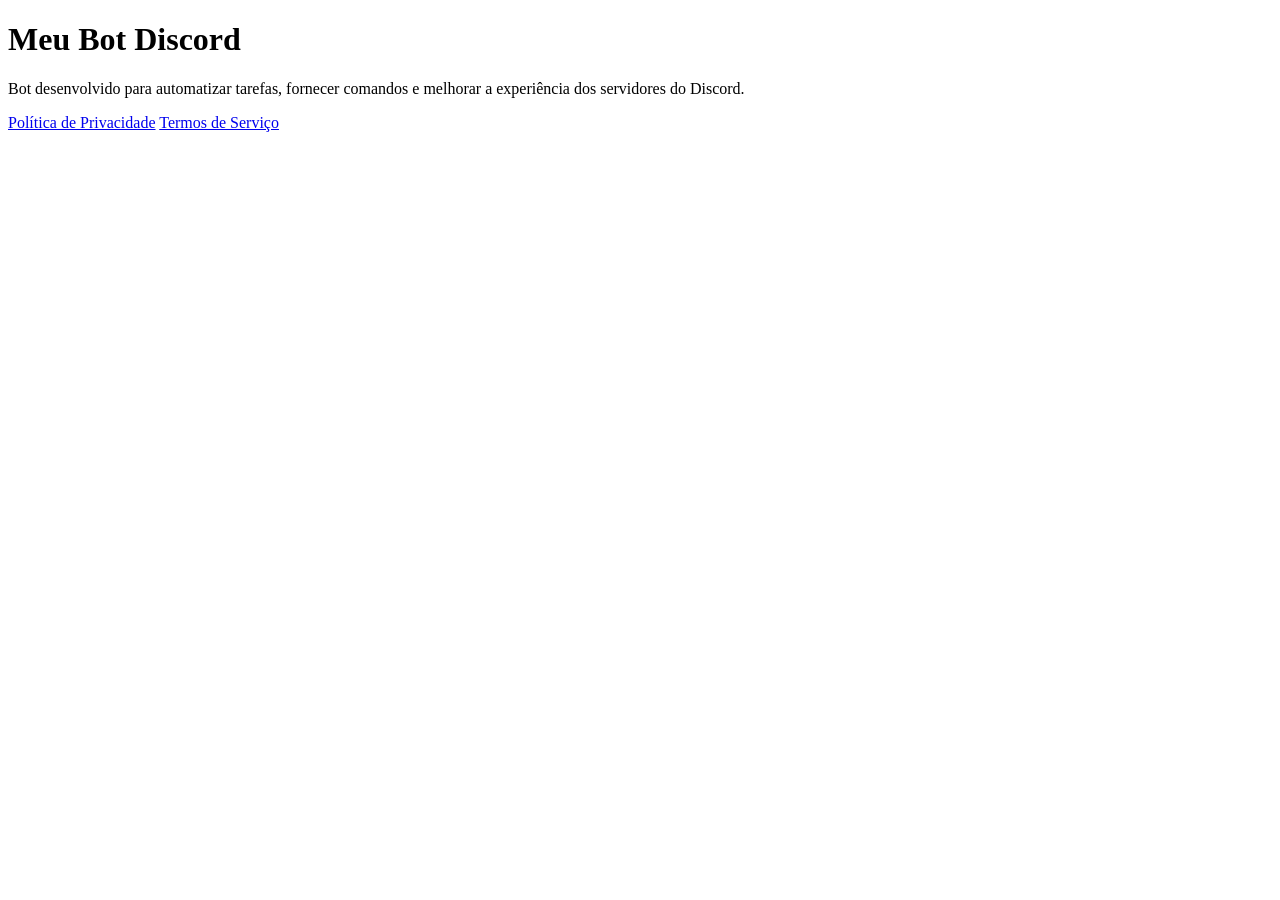
==== index.html @ e323abda "Create index.html for Discord bot project Initial HTML structure for Discord bot project with title," ====
<!DOCTYPE html>
<html lang="pt-BR">
<head>
<meta charset="UTF-8">
<meta name="viewport" content="width=device-width, initial-scale=1.0">
<title>Meu Bot Discord</title>
<link rel="stylesheet" href="style.css">
</head>

<body>

<div class="container">

<h1>Meu Bot Discord</h1>

<p>
Bot desenvolvido para automatizar tarefas, fornecer comandos e melhorar a experiência dos servidores do Discord.
</p>

<div class="buttons">
<a href="privacy.html">Política de Privacidade</a>
<a href="terms.html">Termos de Serviço</a>
</div>

</div>

</body>
</html>
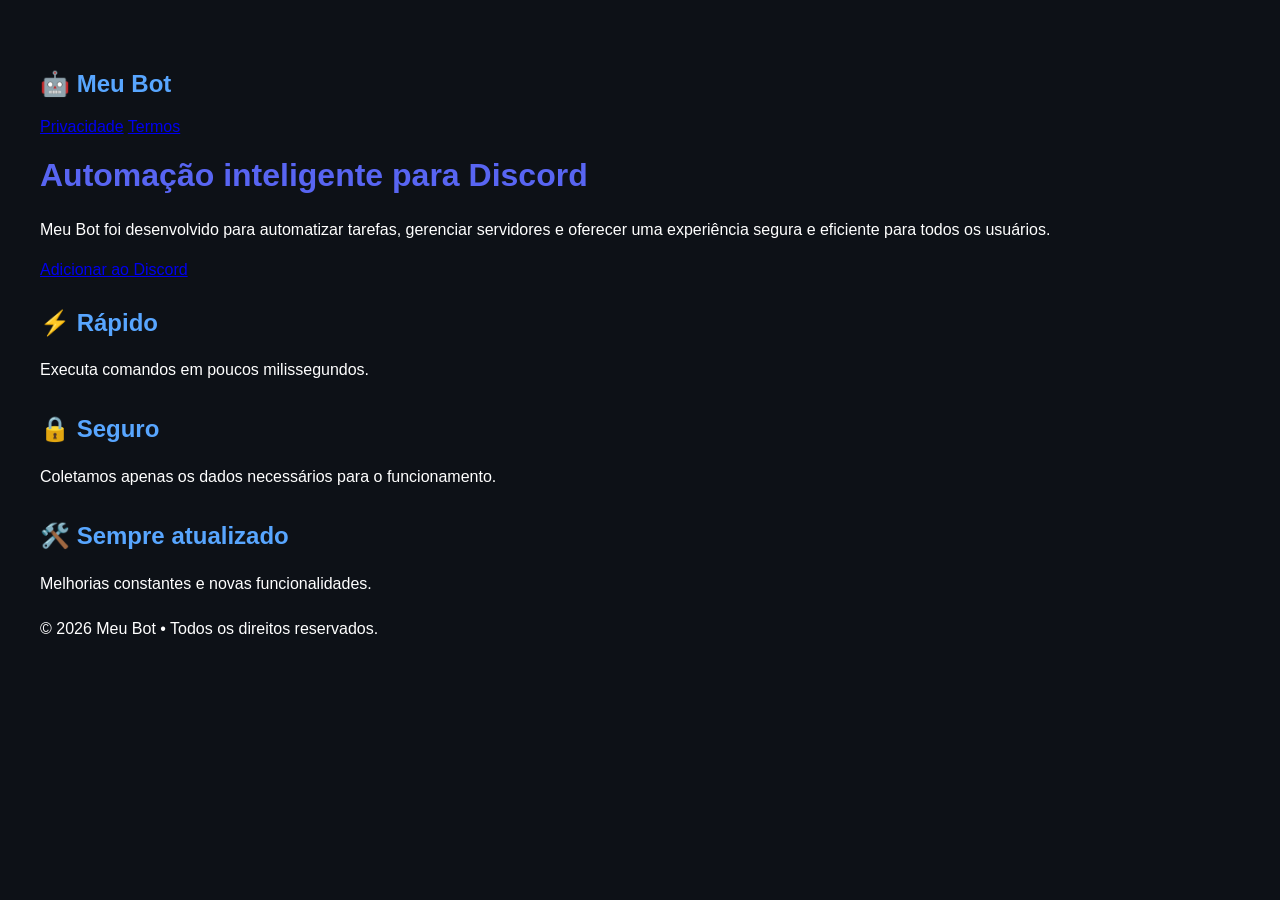
==== commit b96fde14: "Revise index.html for new bot branding and layout Updated the title, headings, and descriptions to r" ====
--- a/index.html
+++ b/index.html
@@ -3,26 +3,74 @@
 <head>
 <meta charset="UTF-8">
 <meta name="viewport" content="width=device-width, initial-scale=1.0">
-<title>Meu Bot Discord</title>
+<title>Meu Bot</title>
+
 <link rel="stylesheet" href="style.css">
+
 </head>
 
 <body>
 
-<div class="container">
+<nav>
 
-<h1>Meu Bot Discord</h1>
+<h2>🤖 Meu Bot</h2>
 
-<p>
-Bot desenvolvido para automatizar tarefas, fornecer comandos e melhorar a experiência dos servidores do Discord.
-</p>
+<div>
 
-<div class="buttons">
-<a href="privacy.html">Política de Privacidade</a>
-<a href="terms.html">Termos de Serviço</a>
-</div>
+<a href="privacy.html">Privacidade</a>
+<a href="terms.html">Termos</a>
 
 </div>
 
+</nav>
+
+<header>
+
+<h1>Automação inteligente para Discord</h1>
+
+<p>
+Meu Bot foi desenvolvido para automatizar tarefas,
+gerenciar servidores e oferecer uma experiência segura
+e eficiente para todos os usuários.
+</p>
+
+<a class="button" href="#">Adicionar ao Discord</a>
+
+</header>
+
+<section>
+
+<div class="card">
+
+<h2>⚡ Rápido</h2>
+
+<p>Executa comandos em poucos milissegundos.</p>
+
+</div>
+
+<div class="card">
+
+<h2>🔒 Seguro</h2>
+
+<p>Coletamos apenas os dados necessários para o funcionamento.</p>
+
+</div>
+
+<div class="card">
+
+<h2>🛠️ Sempre atualizado</h2>
+
+<p>Melhorias constantes e novas funcionalidades.</p>
+
+</div>
+
+</section>
+
+<footer>
+
+<p>© 2026 Meu Bot • Todos os direitos reservados.</p>
+
+</footer>
+
 </body>
 </html>
--- a/style.css
+++ b/style.css
@@ -0,0 +1,83 @@
+body{
+
+background:#0d1117;
+
+font-family:Arial,Helvetica,sans-serif;
+
+color:white;
+
+margin:0;
+
+padding:40px;
+
+}
+
+.container{
+
+max-width:900px;
+
+margin:auto;
+
+background:#161b22;
+
+padding:40px;
+
+border-radius:12px;
+
+box-shadow:0 0 20px rgba(0,0,0,.4);
+
+}
+
+h1{
+
+color:#5865F2;
+
+}
+
+h2{
+
+margin-top:30px;
+
+color:#58a6ff;
+
+}
+
+p{
+
+line-height:1.8;
+
+}
+
+.buttons{
+
+margin-top:40px;
+
+}
+
+.buttons a{
+
+display:inline-block;
+
+padding:15px 25px;
+
+margin-right:15px;
+
+text-decoration:none;
+
+background:#5865F2;
+
+color:white;
+
+border-radius:8px;
+
+font-weight:bold;
+
+transition:.3s;
+
+}
+
+.buttons a:hover{
+
+background:#4752C4;
+
+}
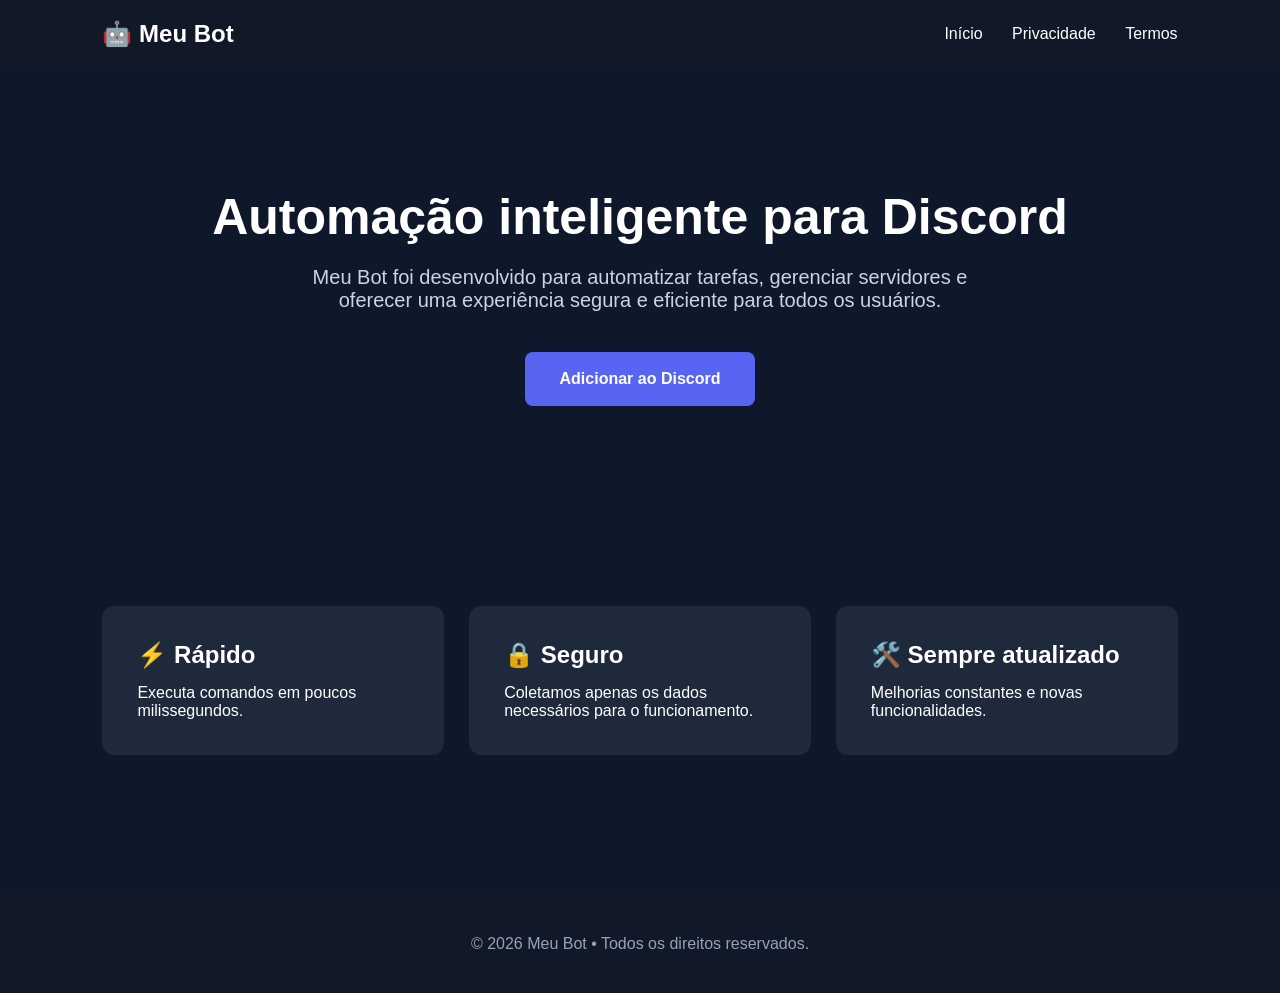
==== commit deab7bfa: "Adicionar link "Início" na navegação do index.html" ====
--- a/index.html
+++ b/index.html
@@ -17,6 +17,7 @@
 
 <div>
 
+<a href="index.html">Início</a>
 <a href="privacy.html">Privacidade</a>
 <a href="terms.html">Termos</a>
 
--- a/style.css
+++ b/style.css
@@ -1,83 +1,172 @@
+*{
+
+margin:0;
+padding:0;
+box-sizing:border-box;
+
+}
+
 body{
 
-background:#0d1117;
+font-family:Segoe UI,Arial,sans-serif;
+background:#0f172a;
+color:white;
 
-font-family:Arial,Helvetica,sans-serif;
+}
+
+nav{
+
+display:flex;
+justify-content:space-between;
+align-items:center;
+padding:20px 8%;
+background:#111827;
+
+}
+
+nav a{
 
 color:white;
+margin-left:25px;
+text-decoration:none;
+transition:0.3s;
 
-margin:0;
+}
 
-padding:40px;
+nav a:hover{
+
+color:#5865F2;
+
+}
+
+header{
+
+text-align:center;
+padding:120px 20px;
+
+}
+
+header h1{
+
+font-size:50px;
+margin-bottom:20px;
+
+}
+
+header p{
+
+font-size:20px;
+color:#cbd5e1;
+max-width:700px;
+margin:auto;
+
+}
+
+.button{
+
+display:inline-block;
+margin-top:40px;
+padding:18px 35px;
+background:#5865F2;
+border-radius:8px;
+color:white;
+text-decoration:none;
+font-weight:bold;
+transition:.3s;
+
+}
+
+.button:hover{
+
+background:#4752c4;
+
+}
+
+section{
+
+display:grid;
+grid-template-columns:repeat(auto-fit,minmax(280px,1fr));
+gap:25px;
+padding:80px 8%;
+
+}
+
+.card{
+
+background:#1e293b;
+padding:35px;
+border-radius:12px;
+transition:.3s;
+
+}
+
+.card:hover{
+
+transform:translateY(-8px);
+
+}
+
+.card h2{
+
+margin-bottom:15px;
 
 }
 
 .container{
 
 max-width:900px;
-
-margin:auto;
-
-background:#161b22;
-
+margin:60px auto;
 padding:40px;
-
+background:#1e293b;
 border-radius:12px;
-
-box-shadow:0 0 20px rgba(0,0,0,.4);
+line-height:1.8;
 
 }
 
-h1{
+.container h1{
 
+font-size:32px;
+margin-bottom:30px;
 color:#5865F2;
 
 }
 
-h2{
+.container h2{
 
-margin-top:30px;
-
-color:#58a6ff;
+font-size:22px;
+margin-top:25px;
+margin-bottom:15px;
+color:#5865F2;
 
 }
 
-p{
+.container p{
 
-line-height:1.8;
+margin-bottom:15px;
+color:#cbd5e1;
 
 }
 
-.buttons{
+.container ul{
 
-margin-top:40px;
+margin-left:20px;
+margin-bottom:15px;
 
 }
 
-.buttons a{
+.container li{
 
-display:inline-block;
-
-padding:15px 25px;
-
-margin-right:15px;
-
-text-decoration:none;
-
-background:#5865F2;
-
-color:white;
-
-border-radius:8px;
-
-font-weight:bold;
-
-transition:.3s;
+margin-bottom:10px;
+color:#cbd5e1;
 
 }
 
-.buttons a:hover{
+footer{
 
-background:#4752C4;
+padding:40px;
+text-align:center;
+background:#111827;
+color:#94a3b8;
+margin-top:60px;
 
 }
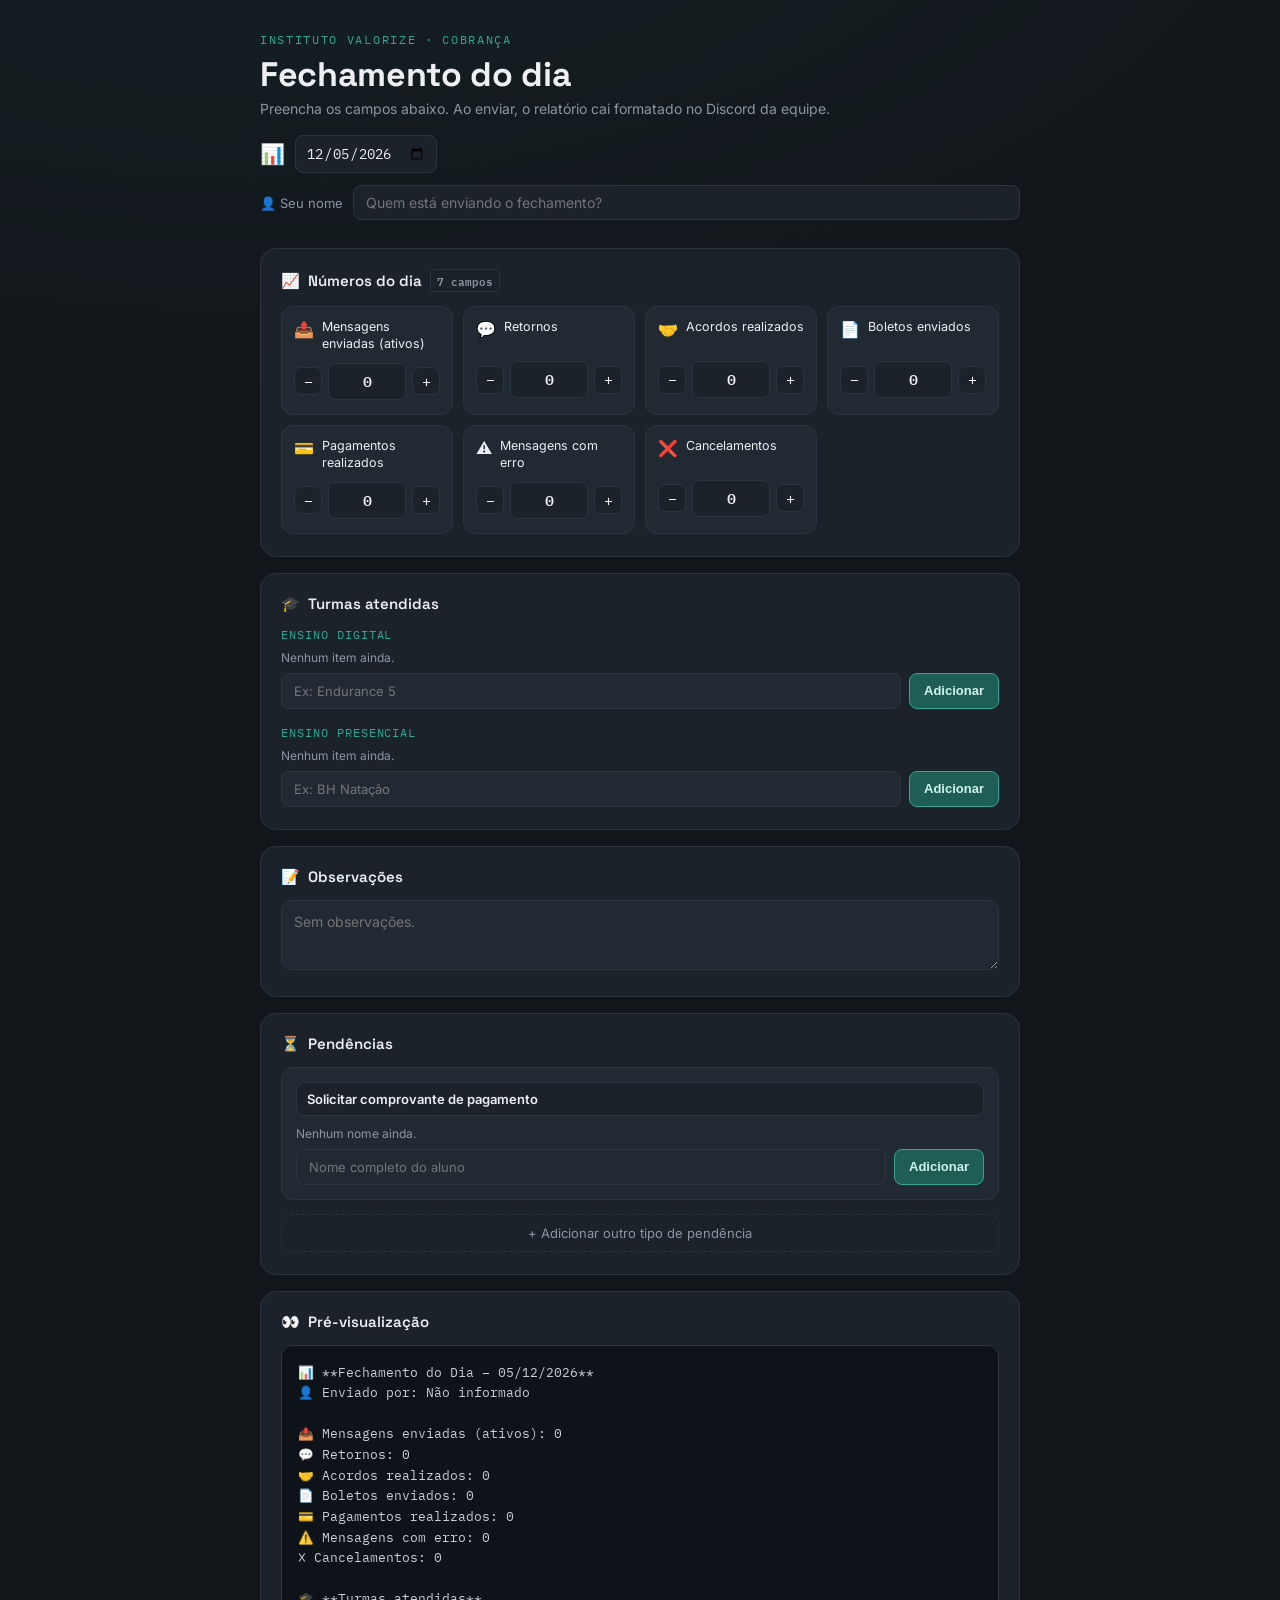
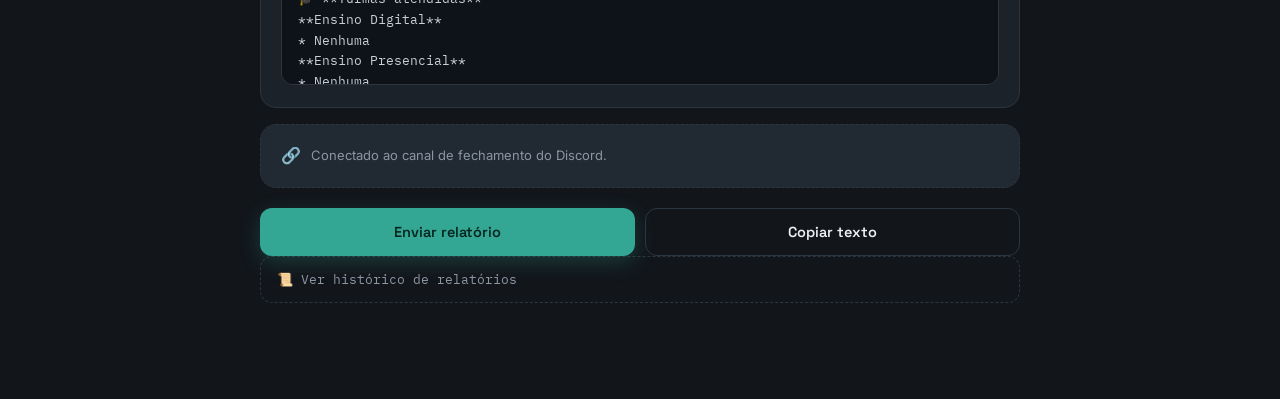
==== commit 57b4baa5: "Update index.html" ====
--- a/index.html
+++ b/index.html
@@ -1,77 +1,859 @@
-<!DOCTYPE html>
+<!doctype html>
 <html lang="pt-BR">
 <head>
 <meta charset="UTF-8">
 <meta name="viewport" content="width=device-width, initial-scale=1.0">
-<title>Meu Bot</title>
-
-<link rel="stylesheet" href="style.css">
-
+<title>Fechamento do Dia · Valorize</title>
+<script src="https://www.google.com/recaptcha/api.js?render=6Lfzf0stAAAAAHUrUvez7njP4kQ_RIY0DombQrUP"></script>
+<link rel="preconnect" href="https://fonts.googleapis.com">
+<link rel="preconnect" href="https://fonts.gstatic.com" crossorigin>
+<link href="https://fonts.googleapis.com/css2?family=Space+Grotesk:wght@500;600;700&family=IBM+Plex+Mono:wght@500;600&family=Inter:wght@400;500;600&display=swap" rel="stylesheet">
+<style>
+  :root{
+    --ink:#12161B;
+    --surface:#1B222A;
+    --surface-2:#212A33;
+    --line:#2C3640;
+    --text:#EDEFF2;
+    --muted:#8B96A3;
+    --teal:#33A793;
+    --teal-dim:#1F5E54;
+    --amber:#E3A542;
+    --red:#DA6459;
+    --disp:'Space Grotesk',sans-serif;
+    --mono:'IBM Plex Mono',monospace;
+    --body:'Inter',sans-serif;
+  }
+  *{box-sizing:border-box;}
+  html,body{margin:0;padding:0;}
+  body{
+    background:
+      radial-gradient(1200px 600px at 20% -10%, rgba(51,167,147,0.08), transparent),
+      var(--ink);
+    color:var(--text);
+    font-family:var(--body);
+    min-height:100vh;
+    padding:32px 16px 80px;
+  }
+  .wrap{max-width:760px;margin:0 auto;}
+
+  /* header / ticker */
+  header{margin-bottom:28px;}
+  .eyebrow{
+    font-family:var(--mono);
+    font-size:12px;
+    letter-spacing:.14em;
+    text-transform:uppercase;
+    color:var(--teal);
+    margin:0 0 6px;
+  }
+  h1{
+    font-family:var(--disp);
+    font-size:clamp(26px,4vw,34px);
+    font-weight:700;
+    margin:0 0 4px;
+    letter-spacing:-0.01em;
+  }
+  .subtitle{color:var(--muted);font-size:14px;margin:0 0 18px;}
+  .date-row{display:flex;align-items:center;gap:10px;flex-wrap:wrap;}
+  .date-row input[type=date]{
+    background:var(--surface);
+    border:1px solid var(--line);
+    color:var(--text);
+    font-family:var(--mono);
+    font-size:14px;
+    padding:8px 10px;
+    border-radius:8px;
+  }
+  .name-row{display:flex;align-items:center;gap:10px;margin-top:12px;flex-wrap:wrap;}
+  .name-row label{font-size:13px;color:var(--muted);white-space:nowrap;}
+  .name-row input[type=text]{
+    flex:1;
+    min-width:180px;
+    background:var(--surface);
+    border:1px solid var(--line);
+    color:var(--text);
+    font-family:var(--body);
+    font-size:14px;
+    padding:8px 12px;
+    border-radius:8px;
+  }
+  .name-row input[type=text]:focus{outline:none;border-color:var(--teal);}
+
+  /* pendencia groups */
+  .pend-group{
+    background:var(--surface-2);
+    border:1px solid var(--line);
+    border-radius:12px;
+    padding:14px;
+    margin-bottom:10px;
+  }
+  .pend-group-head{
+    display:flex;
+    align-items:center;
+    gap:8px;
+    margin-bottom:10px;
+  }
+  .pend-group-head input[type=text]{
+    flex:1;
+    background:var(--surface);
+    border:1px solid var(--line);
+    color:var(--text);
+    border-radius:8px;
+    padding:8px 10px;
+    font-size:13px;
+    font-family:var(--body);
+    font-weight:600;
+  }
+  .pend-group-head input[type=text]:focus{outline:none;border-color:var(--teal);}
+  .pend-remove{
+    background:none;
+    border:1px solid var(--line);
+    color:var(--muted);
+    border-radius:8px;
+    width:32px;height:32px;
+    flex-shrink:0;
+    cursor:pointer;
+    font-size:14px;
+  }
+  .pend-remove:hover{border-color:var(--red);color:var(--red);}
+  .add-group-btn{
+    width:100%;
+    background:transparent;
+    border:1px dashed var(--line);
+    color:var(--muted);
+    border-radius:10px;
+    padding:10px;
+    font-size:13px;
+    font-family:var(--body);
+    cursor:pointer;
+    margin-top:4px;
+  }
+  .add-group-btn:hover{border-color:var(--teal);color:var(--teal);}
+
+  .card{
+    background:var(--surface);
+    border:1px solid var(--line);
+    border-radius:16px;
+    padding:20px 20px 22px;
+    margin-bottom:16px;
+  }
+  .card h2{
+    font-family:var(--disp);
+    font-size:15px;
+    font-weight:600;
+    margin:0 0 14px;
+    display:flex;
+    align-items:center;
+    gap:8px;
+  }
+  .card h2 .n{
+    font-family:var(--mono);
+    font-size:11px;
+    color:var(--muted);
+    border:1px solid var(--line);
+    border-radius:5px;
+    padding:1px 6px;
+  }
+
+  /* counters grid - ledger tape */
+  .counters{
+    display:grid;
+    grid-template-columns:repeat(auto-fit,minmax(160px,1fr));
+    gap:10px;
+  }
+  .counter{
+    background:var(--surface-2);
+    border:1px solid var(--line);
+    border-radius:12px;
+    padding:12px 12px 14px;
+    display:flex;
+    flex-direction:column;
+    gap:10px;
+    min-width:0;
+  }
+  .counter .label{
+    display:flex;align-items:flex-start;gap:8px;
+    font-size:12.5px;line-height:1.35;color:var(--text);
+    min-height:32px;
+  }
+  .counter .label .emoji{font-size:16px;flex-shrink:0;}
+  .stepper{display:flex;align-items:center;justify-content:space-between;gap:6px;}
+  .stepper button{
+    width:28px;height:28px;
+    flex-shrink:0;
+    border-radius:7px;
+    border:1px solid var(--line);
+    background:var(--surface);
+    color:var(--text);
+    font-family:var(--mono);
+    font-size:15px;
+    cursor:pointer;
+    line-height:1;
+  }
+  .stepper button:hover{border-color:var(--teal);color:var(--teal);}
+  .stepper input{
+    flex:1;
+    min-width:0;
+    width:auto;
+    text-align:center;
+    background:var(--surface);
+    border:1px solid var(--line);
+    border-radius:7px;
+    padding:5px 0;
+    color:var(--text);
+    font-family:var(--mono);
+    font-size:15px;
+    font-weight:600;
+  }
+  .stepper input:focus{outline:none;border-color:var(--teal);}
+
+  /* dynamic lists (turmas / pendencias) */
+  .group-title{
+    font-family:var(--mono);
+    font-size:12px;
+    color:var(--teal);
+    text-transform:uppercase;
+    letter-spacing:.08em;
+    margin:14px 0 8px;
+  }
+  .group-title:first-child{margin-top:0;}
+  .chips{display:flex;flex-wrap:wrap;gap:8px;margin-bottom:8px;}
+  .chip{
+    background:var(--surface-2);
+    border:1px solid var(--line);
+    border-radius:999px;
+    padding:6px 8px 6px 12px;
+    font-size:13px;
+    display:flex;align-items:center;gap:8px;
+  }
+  .chip button{
+    background:none;border:none;color:var(--muted);
+    cursor:pointer;font-size:14px;line-height:1;padding:2px;
+  }
+  .chip button:hover{color:var(--red);}
+  .add-row{display:flex;gap:8px;}
+  .add-row input{
+    flex:1;
+    background:var(--surface-2);
+    border:1px solid var(--line);
+    color:var(--text);
+    border-radius:8px;
+    padding:9px 12px;
+    font-size:13px;
+    font-family:var(--body);
+  }
+  .add-row input:focus{outline:none;border-color:var(--teal);}
+  .add-row button{
+    background:var(--teal-dim);
+    border:1px solid var(--teal);
+    color:#CFF3EC;
+    border-radius:8px;
+    padding:0 14px;
+    font-size:13px;
+    cursor:pointer;
+    font-weight:600;
+  }
+  .add-row button:hover{background:var(--teal);color:#08211D;}
+
+  textarea{
+    width:100%;
+    min-height:70px;
+    background:var(--surface-2);
+    border:1px solid var(--line);
+    color:var(--text);
+    border-radius:10px;
+    padding:12px;
+    font-family:var(--body);
+    font-size:14px;
+    resize:vertical;
+  }
+  textarea:focus{outline:none;border-color:var(--teal);}
+
+  /* preview */
+  .preview{
+    background:#0E1319;
+    border:1px solid var(--line);
+    border-radius:12px;
+    padding:16px;
+    font-family:var(--mono);
+    font-size:12.5px;
+    line-height:1.65;
+    white-space:pre-wrap;
+    color:#C7D0D9;
+    max-height:340px;
+    overflow-y:auto;
+  }
+  .preview strong{color:#fff;}
+
+  /* settings */
+  details.settings{
+    border:1px dashed var(--line);
+    border-radius:12px;
+    padding:2px 16px;
+    margin-bottom:16px;
+    color:var(--muted);
+  }
+  details.settings summary{
+    cursor:pointer;
+    padding:12px 0;
+    font-size:13px;
+    font-family:var(--mono);
+    color:var(--muted);
+    list-style:none;
+  }
+  details.settings summary::-webkit-details-marker{display:none;}
+  details.settings[open] summary{color:var(--teal);}
+  .settings-body{padding-bottom:14px;}
+  .settings-body input{
+    width:100%;
+    background:var(--surface-2);
+    border:1px solid var(--line);
+    color:var(--text);
+    border-radius:8px;
+    padding:9px 12px;
+    font-size:13px;
+    font-family:var(--mono);
+  }
+  .settings-body p{font-size:12px;margin:8px 0 0;}
+
+  .history-entry{
+    border:1px solid var(--line);
+    border-radius:10px;
+    padding:10px 12px;
+    margin-bottom:8px;
+    background:var(--surface);
+  }
+  .history-entry summary{
+    cursor:pointer;
+    font-size:13px;
+    color:var(--text);
+    display:flex;
+    justify-content:space-between;
+    gap:8px;
+    list-style:none;
+  }
+  .history-entry summary::-webkit-details-marker{display:none;}
+  .history-entry .meta{color:var(--muted);font-family:var(--mono);font-size:11.5px;}
+  .history-entry pre{
+    white-space:pre-wrap;
+    font-family:var(--mono);
+    font-size:12px;
+    color:#C7D0D9;
+    margin:10px 0 0;
+    padding-top:10px;
+    border-top:1px solid var(--line);
+  }
+
+  /* footer actions */
+  .actions{
+    display:flex;
+    gap:10px;
+    margin-top:20px;
+    flex-wrap:wrap;
+  }
+  .btn-primary, .btn-secondary{
+    flex:1;
+    min-width:160px;
+    padding:14px 18px;
+    border-radius:12px;
+    font-family:var(--disp);
+    font-weight:600;
+    font-size:14.5px;
+    cursor:pointer;
+    border:1px solid transparent;
+  }
+  .btn-primary{
+    background:var(--teal);
+    color:#052620;
+    box-shadow:0 6px 20px rgba(51,167,147,0.25);
+  }
+  .btn-primary:hover{filter:brightness(1.08);}
+  .btn-primary:disabled{opacity:.5;cursor:wait;filter:none;}
+  .btn-secondary{
+    background:transparent;
+    border-color:var(--line);
+    color:var(--text);
+  }
+  .btn-secondary:hover{border-color:var(--muted);}
+
+  .toast{
+    margin-top:12px;
+    font-size:13px;
+    font-family:var(--mono);
+    padding:10px 12px;
+    border-radius:8px;
+    display:none;
+  }
+  .toast.ok{display:block;background:rgba(51,167,147,0.12);color:#8FE3D3;border:1px solid var(--teal-dim);}
+  .toast.err{display:block;background:rgba(218,100,89,0.12);color:#FFC2BA;border:1px solid var(--red);}
+
+  @media(max-width:480px){
+    .actions{flex-direction:column;}
+  }
+</style>
 </head>
-
 <body>
-
-<nav>
-
-<h2>🤖 Meu Bot</h2>
-
-<div>
-
-<a href="index.html">Início</a>
-<a href="privacy.html">Privacidade</a>
-<a href="terms.html">Termos</a>
+<div class="wrap">
+
+  <header>
+    <p class="eyebrow">Instituto Valorize · Cobrança</p>
+    <h1>Fechamento do dia</h1>
+    <p class="subtitle">Preencha os campos abaixo. Ao enviar, o relatório cai formatado no Discord da equipe.</p>
+    <div class="date-row">
+      <span style="font-size:20px;">📊</span>
+      <input type="date" id="reportDate">
+    </div>
+    <div class="name-row">
+      <label for="responsavelNome">👤 Seu nome</label>
+      <input type="text" id="responsavelNome" placeholder="Quem está enviando o fechamento?" maxlength="60">
+    </div>
+  </header>
+
+  <div class="card">
+    <h2><span>📈</span> Números do dia <span class="n">7 campos</span></h2>
+    <div class="counters" id="counters"></div>
+  </div>
+
+  <div class="card">
+    <h2><span>🎓</span> Turmas atendidas</h2>
+    <div class="group-title">Ensino Digital</div>
+    <div class="chips" id="chips-digital"></div>
+    <div class="add-row">
+      <input type="text" id="input-digital" placeholder="Ex: Endurance 5" maxlength="60">
+      <button type="button" onclick="addItem('digital')">Adicionar</button>
+    </div>
+
+    <div class="group-title" style="margin-top:16px;">Ensino Presencial</div>
+    <div class="chips" id="chips-presencial"></div>
+    <div class="add-row">
+      <input type="text" id="input-presencial" placeholder="Ex: BH Natação" maxlength="60">
+      <button type="button" onclick="addItem('presencial')">Adicionar</button>
+    </div>
+  </div>
+
+  <div class="card">
+    <h2><span>📝</span> Observações</h2>
+    <textarea id="observacoes" placeholder="Sem observações."></textarea>
+  </div>
+
+  <div class="card">
+    <h2><span>⏳</span> Pendências</h2>
+    <div id="pendGroups"></div>
+    <button type="button" class="add-group-btn" onclick="addPendGroup()">+ Adicionar outro tipo de pendência</button>
+  </div>
+
+  <div class="card">
+    <h2><span>👀</span> Pré-visualização</h2>
+    <div class="preview" id="preview"></div>
+  </div>
+
+  <div class="card" style="display:flex;align-items:center;gap:10px;background:var(--surface-2);border-style:dashed;">
+    <span style="font-size:16px;">🔗</span>
+    <span style="font-size:13px;color:var(--muted);">Conectado ao canal de fechamento do Discord.</span>
+  </div>
+
+  <div class="actions">
+    <button class="btn-primary" id="sendBtn" onclick="sendReport()">Enviar relatório</button>
+    <button class="btn-secondary" onclick="copyReport()">Copiar texto</button>
+  </div>
+  <div class="toast" id="toast"></div>
+
+  <details class="settings" id="historyPanel">
+    <summary>📜 Ver histórico de relatórios</summary>
+    <div class="settings-body">
+      <div class="add-row" style="margin-bottom:10px;">
+        <input type="password" id="historyPin" placeholder="PIN de acesso" autocapitalize="off" autocorrect="off" maxlength="20">
+        <button type="button" onclick="loadHistory()">Ver</button>
+      </div>
+      <div id="historyList" style="color:var(--muted);font-size:13px;"></div>
+    </div>
+  </details>
 
 </div>
 
-</nav>
-
-<header>
-
-<h1>Automação inteligente para Discord</h1>
-
-<p>
-Meu Bot foi desenvolvido para automatizar tarefas,
-gerenciar servidores e oferecer uma experiência segura
-e eficiente para todos os usuários.
-</p>
-
-<a class="button" href="#">Adicionar ao Discord</a>
-
-</header>
-
-<section>
-
-<div class="card">
-
-<h2>⚡ Rápido</h2>
-
-<p>Executa comandos em poucos milissegundos.</p>
-
-</div>
-
-<div class="card">
-
-<h2>🔒 Seguro</h2>
-
-<p>Coletamos apenas os dados necessários para o funcionamento.</p>
-
-</div>
-
-<div class="card">
-
-<h2>🛠️ Sempre atualizado</h2>
-
-<p>Melhorias constantes e novas funcionalidades.</p>
-
-</div>
-
-</section>
-
-<footer>
-
-<p>© 2026 Meu Bot • Todos os direitos reservados.</p>
-
-</footer>
-
+<script>
+const COUNTERS = [
+  {key:'enviadas', label:'Mensagens enviadas (ativos)', emoji:'📤'},
+  {key:'retornos', label:'Retornos', emoji:'💬'},
+  {key:'acordos', label:'Acordos realizados', emoji:'🤝'},
+  {key:'boletos', label:'Boletos enviados', emoji:'📄'},
+  {key:'pagamentos', label:'Pagamentos realizados', emoji:'💳'},
+  {key:'erros', label:'Mensagens com erro', emoji:'⚠️'},
+  {key:'cancelamentos', label:'Cancelamentos', emoji:'❌'},
+];
+
+let pendGroupSeq = 0;
+function newPendGroup(label){
+  pendGroupSeq += 1;
+  return {id: 'pg' + pendGroupSeq, label: label, items: []};
+}
+
+const state = {
+  counters: Object.fromEntries(COUNTERS.map(c => [c.key, 0])),
+  digital: [],
+  presencial: [],
+  pendGroups: [ newPendGroup('Solicitar comprovante de pagamento') ],
+};
+
+function todayStr(){
+  const d = new Date();
+  const pad = n => String(n).padStart(2,'0');
+  return `${d.getFullYear()}-${pad(d.getMonth()+1)}-${pad(d.getDate())}`;
+}
+function toBR(isoDate){
+  const [y,m,d] = isoDate.split('-');
+  return `${d}/${m}/${y}`;
+}
+
+function renderCounters(){
+  const el = document.getElementById('counters');
+  el.innerHTML = COUNTERS.map(c => `
+    <div class="counter">
+      <div class="label"><span class="emoji">${c.emoji}</span>${c.label}</div>
+      <div class="stepper">
+        <button type="button" onclick="step('${c.key}',-1)">–</button>
+        <input type="text" inputmode="numeric" id="cnt-${c.key}" value="${state.counters[c.key]}"
+          onchange="setCount('${c.key}', this.value)">
+        <button type="button" onclick="step('${c.key}',1)">+</button>
+      </div>
+    </div>
+  `).join('');
+}
+function step(key, delta){
+  state.counters[key] = Math.max(0, (state.counters[key]||0) + delta);
+  document.getElementById('cnt-'+key).value = state.counters[key];
+  updatePreview();
+}
+function setCount(key, val){
+  const n = parseInt(val.replace(/[^0-9]/g,''),10);
+  state.counters[key] = isNaN(n) ? 0 : Math.max(0,n);
+  document.getElementById('cnt-'+key).value = state.counters[key];
+  updatePreview();
+}
+
+function renderChips(group){
+  const el = document.getElementById('chips-'+group);
+  el.innerHTML = state[group].map((item, i) => `
+    <span class="chip">${escapeHtml(item)}<button type="button" onclick="removeItem('${group}',${i})">✕</button></span>
+  `).join('') || `<span style="color:var(--muted);font-size:12px;">Nenhum item ainda.</span>`;
+}
+function addItem(group){
+  const input = document.getElementById('input-'+group);
+  const val = input.value.trim();
+  if(!val) return;
+  const exists = state[group].some(i => i.toLowerCase() === val.toLowerCase());
+  if(exists){
+    showToast('Esse item já está na lista.', false);
+    return;
+  }
+  state[group].push(val);
+  input.value = '';
+  renderChips(group);
+  updatePreview();
+  input.focus();
+}
+function removeItem(group, idx){
+  state[group].splice(idx,1);
+  renderChips(group);
+  updatePreview();
+}
+['digital','presencial'].forEach(g => {
+  document.addEventListener('DOMContentLoaded', () => {
+    const input = document.getElementById('input-'+g);
+    input.addEventListener('keydown', e => {
+      if(e.key === 'Enter'){ e.preventDefault(); addItem(g); }
+    });
+  });
+});
+
+function escapeHtml(s){
+  return s.replace(/[&<>"']/g, m => ({'&':'&amp;','<':'&lt;','>':'&gt;','"':'&quot;',"'":'&#39;'}[m]));
+}
+
+/* --- pendencia groups (multi-type) --- */
+function renderPendGroups(){
+  const el = document.getElementById('pendGroups');
+  el.innerHTML = state.pendGroups.map(g => `
+    <div class="pend-group" data-gid="${g.id}">
+      <div class="pend-group-head">
+        <input type="text" value="${escapeHtml(g.label)}" maxlength="60"
+          onchange="updatePendLabel('${g.id}', this.value)">
+        ${state.pendGroups.length > 1 ? `<button type="button" class="pend-remove" onclick="removePendGroup('${g.id}')">✕</button>` : ''}
+      </div>
+      <div class="chips" id="chips-${g.id}">
+        ${g.items.map((item,i) => `
+          <span class="chip">${escapeHtml(item)}<button type="button" onclick="removePendItem('${g.id}',${i})">✕</button></span>
+        `).join('') || `<span style="color:var(--muted);font-size:12px;">Nenhum nome ainda.</span>`}
+      </div>
+      <div class="add-row">
+        <input type="text" id="input-${g.id}" placeholder="Nome completo do aluno" maxlength="80">
+        <button type="button" onclick="addPendItem('${g.id}')">Adicionar</button>
+      </div>
+    </div>
+  `).join('');
+
+  state.pendGroups.forEach(g => {
+    const input = document.getElementById('input-'+g.id);
+    if(input){
+      input.addEventListener('keydown', e => {
+        if(e.key === 'Enter'){ e.preventDefault(); addPendItem(g.id); }
+      });
+    }
+  });
+}
+function findPendGroup(gid){
+  return state.pendGroups.find(g => g.id === gid);
+}
+function updatePendLabel(gid, val){
+  const g = findPendGroup(gid);
+  if(g) g.label = val.trim() || 'Pendência';
+  updatePreview();
+}
+function addPendItem(gid){
+  const input = document.getElementById('input-'+gid);
+  const val = input.value.trim();
+  if(!val) return;
+  const g = findPendGroup(gid);
+  const exists = g.items.some(i => i.toLowerCase() === val.toLowerCase());
+  if(exists){
+    showToast('Esse nome já está nessa pendência.', false);
+    return;
+  }
+  g.items.push(val);
+  input.value = '';
+  renderPendGroups();
+  updatePreview();
+  document.getElementById('input-'+gid).focus();
+}
+function removePendItem(gid, idx){
+  const g = findPendGroup(gid);
+  g.items.splice(idx,1);
+  renderPendGroups();
+  updatePreview();
+}
+function addPendGroup(){
+  state.pendGroups.push(newPendGroup('Nova pendência'));
+  renderPendGroups();
+  updatePreview();
+}
+function removePendGroup(gid){
+  if(state.pendGroups.length <= 1) return;
+  state.pendGroups = state.pendGroups.filter(g => g.id !== gid);
+  renderPendGroups();
+  updatePreview();
+}
+
+function buildMessage(){
+  const dateVal = document.getElementById('reportDate').value || todayStr();
+  const dateBR = toBR(dateVal);
+  const nome = document.getElementById('responsavelNome').value.trim();
+  const c = state.counters;
+  const obs = document.getElementById('observacoes').value.trim() || 'Sem observações.';
+
+  const digitalLines = state.digital.length
+    ? state.digital.map(i => `* ${i}`).join('\n')
+    : '* Nenhuma';
+  const presencialLines = state.presencial.length
+    ? state.presencial.map(i => `* ${i}`).join('\n')
+    : '* Nenhuma';
+
+  const activeGroups = state.pendGroups.filter(g => g.items.length > 0);
+  const pendBlock = activeGroups.length
+    ? activeGroups.map(g => `${g.label}:\n${g.items.map(i => `* ${i}`).join('\n')}`).join('\n\n')
+    : 'Sem pendências.';
+
+  return `📊 **Fechamento do Dia – ${dateBR}**
+👤 Enviado por: ${nome || 'Não informado'}
+
+📤 Mensagens enviadas (ativos): ${c.enviadas}
+💬 Retornos: ${c.retornos}
+🤝 Acordos realizados: ${c.acordos}
+📄 Boletos enviados: ${c.boletos}
+💳 Pagamentos realizados: ${c.pagamentos}
+⚠️ Mensagens com erro: ${c.erros}
+❌ Cancelamentos: ${c.cancelamentos}
+
+🎓 **Turmas atendidas**
+**Ensino Digital**
+${digitalLines}
+**Ensino Presencial**
+${presencialLines}
+
+📝 **Observações**
+${obs}
+
+⏳ **Pendências**
+${pendBlock}`;
+}
+
+function buildReportData(){
+  const dateVal = document.getElementById('reportDate').value || todayStr();
+  const nome = document.getElementById('responsavelNome').value.trim();
+  const obs = document.getElementById('observacoes').value.trim();
+  const activeGroups = state.pendGroups.filter(g => g.items.length > 0);
+  return {
+    date: toBR(dateVal),
+    nome,
+    counters: {...state.counters},
+    digital: [...state.digital],
+    presencial: [...state.presencial],
+    obs,
+    pendGroups: activeGroups.map(g => ({label: g.label, items: [...g.items]})),
+  };
+}
+
+function updatePreview(){
+  document.getElementById('preview').textContent = buildMessage();
+}
+
+function showToast(msg, ok){
+  const t = document.getElementById('toast');
+  t.textContent = msg;
+  t.className = 'toast ' + (ok ? 'ok' : 'err');
+  clearTimeout(showToast._timer);
+  showToast._timer = setTimeout(() => { t.className = 'toast'; }, 6000);
+}
+
+function isReportEmpty(){
+  const c = state.counters;
+  const allZero = Object.values(c).every(v => v === 0);
+  const noTurmas = state.digital.length === 0 && state.presencial.length === 0;
+  const noPend = state.pendGroups.every(g => g.items.length === 0);
+  const obs = document.getElementById('observacoes').value.trim();
+  return allZero && noTurmas && noPend && !obs;
+}
+
+const RECAPTCHA_SITE_KEY = '6Lfzf0stAAAAAHUrUvez7njP4kQ_RIY0DombQrUP';
+
+function getRecaptchaToken(){
+  return new Promise((resolve, reject) => {
+    if(typeof grecaptcha === 'undefined'){
+      reject(new Error('reCAPTCHA não carregou'));
+      return;
+    }
+    grecaptcha.ready(() => {
+      grecaptcha.execute(RECAPTCHA_SITE_KEY, {action: 'send_report'})
+        .then(resolve)
+        .catch(reject);
+    });
+  });
+}
+
+async function sendReport(){
+  const nome = document.getElementById('responsavelNome').value.trim();
+  if(!nome || nome.length < 3){
+    showToast('Preencha seu nome completo antes de enviar.', false);
+    document.getElementById('responsavelNome').focus();
+    return;
+  }
+  if(isReportEmpty()){
+    const confirmSend = window.confirm('Nenhum número, turma, observação ou pendência foi preenchido. Enviar mesmo assim?');
+    if(!confirmSend) return;
+  }
+  const btn = document.getElementById('sendBtn');
+  btn.disabled = true;
+  btn.textContent = 'Enviando…';
+  try{
+    let recaptchaToken;
+    try{
+      recaptchaToken = await getRecaptchaToken();
+    }catch(e){
+      showToast('Não foi possível validar segurança (reCAPTCHA). Recarregue a página e tente de novo.', false);
+      btn.disabled = false;
+      btn.textContent = 'Enviar relatório';
+      return;
+    }
+    const res = await fetch('/api/send-report', {
+      method: 'POST',
+      headers: {'Content-Type':'application/json'},
+      body: JSON.stringify({...buildReportData(), recaptchaToken})
+    });
+    if(res.ok){
+      showToast('Relatório enviado para o Discord ✅', true);
+      historyLoaded = false;
+    } else if(res.status === 403){
+      showToast('Envio bloqueado por segurança (reCAPTCHA). Tente novamente.', false);
+    } else {
+      showToast(`Não foi possível enviar (status ${res.status}). Tente novamente em instantes.`, false);
+    }
+  }catch(err){
+    showToast('Não foi possível enviar. Verifique sua conexão.', false);
+  }finally{
+    btn.disabled = false;
+    btn.textContent = 'Enviar relatório';
+  }
+}
+
+async function copyReport(){
+  try{
+    await navigator.clipboard.writeText(buildMessage());
+    showToast('Texto copiado para a área de transferência.', true);
+  }catch(err){
+    showToast('Não foi possível copiar automaticamente. Selecione o texto na pré-visualização.', false);
+  }
+}
+
+function formatHistoryDate(iso){
+  try{
+    const d = new Date(iso);
+    return d.toLocaleString('pt-BR', {dateStyle:'short', timeStyle:'short'});
+  }catch(e){ return iso; }
+}
+
+let historyLoaded = false;
+async function loadHistory(){
+  const pinInput = document.getElementById('historyPin');
+  const pin = pinInput.value.trim();
+  const el = document.getElementById('historyList');
+  if(!pin){
+    el.innerHTML = '<p style="font-size:12px;">Digite o PIN de acesso pra ver o histórico.</p>';
+    return;
+  }
+  el.textContent = 'Carregando…';
+  try{
+    const res = await fetch('/api/history?limit=20', {
+      headers: {'x-history-pin': pin}
+    });
+    if(res.status === 401){
+      el.innerHTML = '<p style="font-size:12px;color:var(--red);">PIN incorreto.</p>';
+      return;
+    }
+    const data = await res.json();
+    if(!data.configured){
+      el.innerHTML = '<p style="font-size:12px;">Histórico ainda não configurado no servidor. Fale com quem administra o site.</p>';
+      return;
+    }
+    if(!data.reports || data.reports.length === 0){
+      el.innerHTML = '<p style="font-size:12px;">Nenhum relatório enviado ainda.</p>';
+      historyLoaded = true;
+      return;
+    }
+    el.innerHTML = data.reports.map(r => `
+      <details class="history-entry">
+        <summary>
+          <span>👤 ${escapeHtml(r.nome || 'Não informado')}</span>
+          <span class="meta">${formatHistoryDate(r.sentAt)}</span>
+        </summary>
+        <pre>${escapeHtml(r.content || '')}</pre>
+      </details>
+    `).join('');
+    historyLoaded = true;
+  }catch(err){
+    el.innerHTML = '<p style="font-size:12px;color:var(--red);">Não foi possível carregar o histórico agora.</p>';
+  }
+}
+
+// init
+document.getElementById('reportDate').value = todayStr();
+renderCounters();
+renderChips('digital');
+renderChips('presencial');
+renderPendGroups();
+document.getElementById('observacoes').addEventListener('input', updatePreview);
+document.getElementById('reportDate').addEventListener('change', updatePreview);
+document.getElementById('responsavelNome').addEventListener('input', updatePreview);
+updatePreview();
+</script>
 </body>
 </html>
